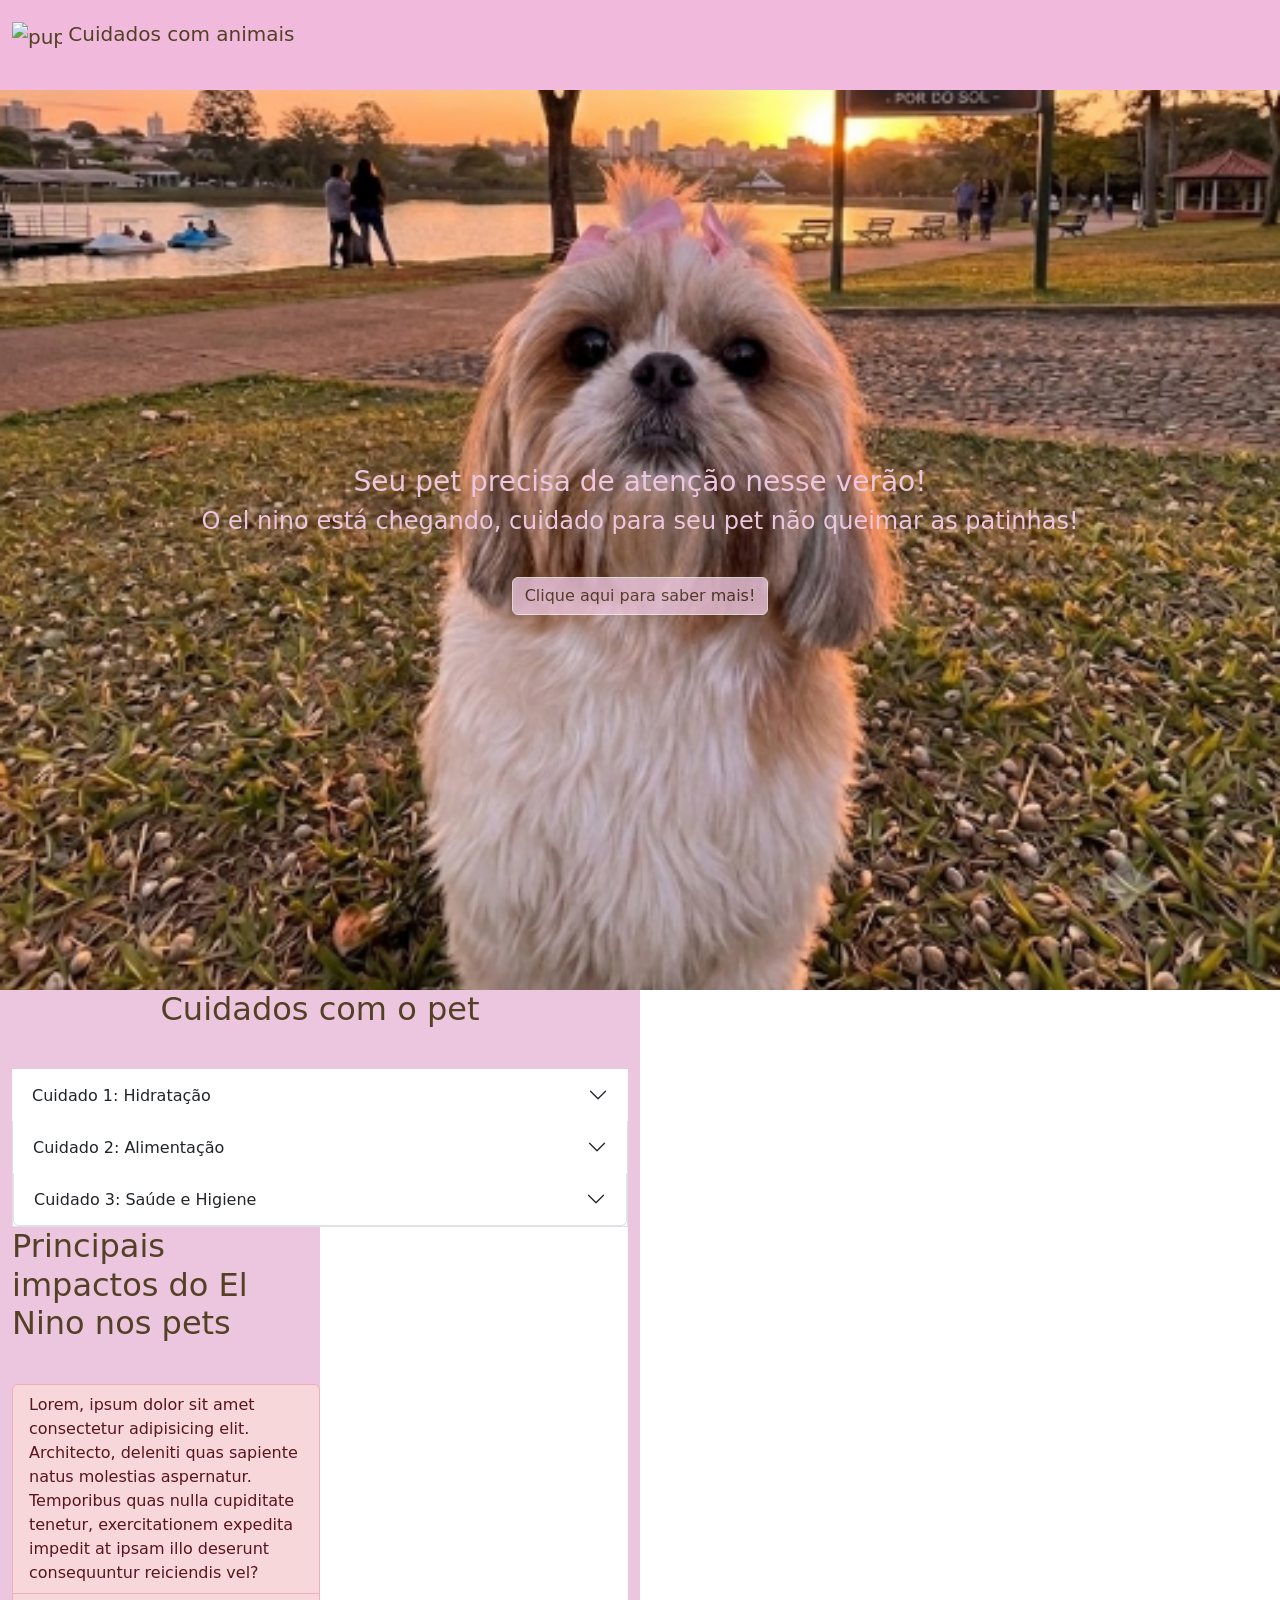
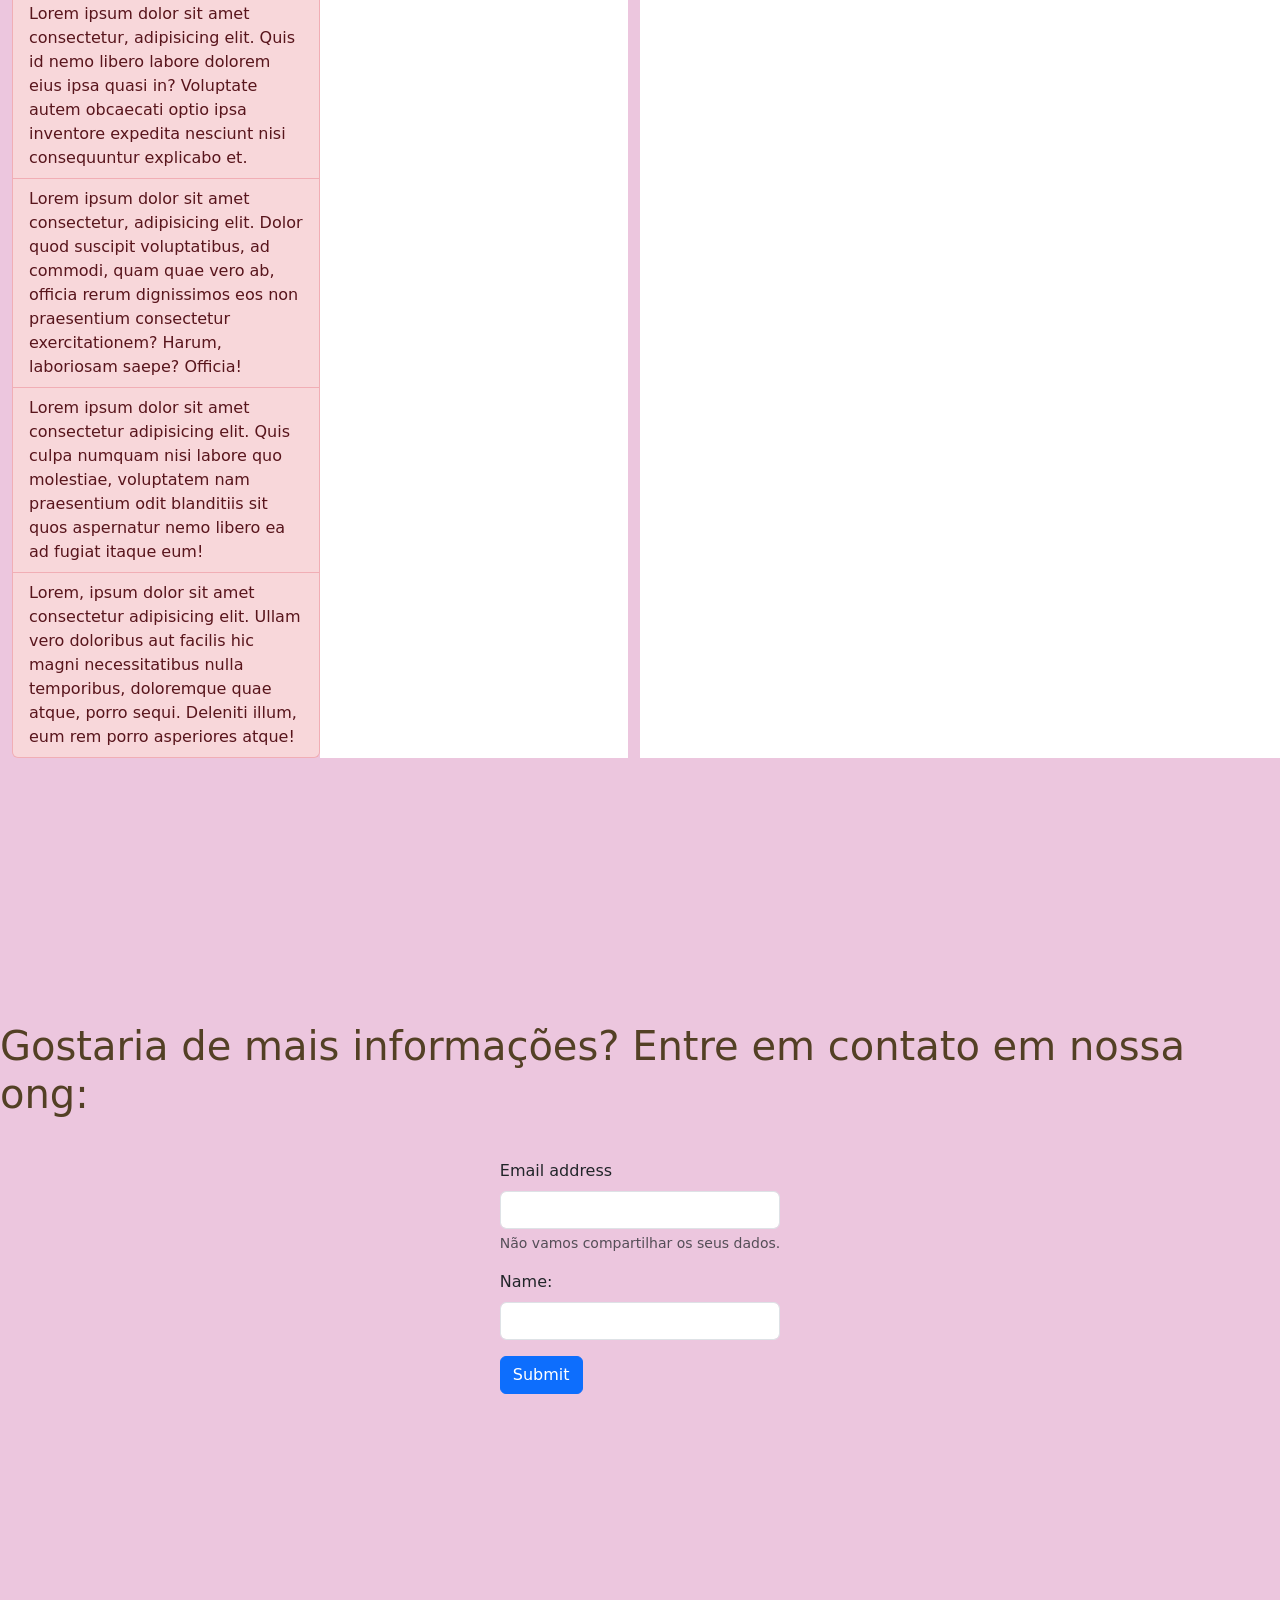
==== projetos/projeto 1/projeto1.html @ d51f1a68 "Primeiro Commit Enviamos o projeto "seletor de projetos" para o github. Os proximos commit os aluno" ====
<!doctype html>
<html lang="en">

<head>
    <meta charset="utf-8">
    <meta name="viewport" content="width=device-width, initial-scale=1">
    <title>Bootstrap demo</title>
    <link href="https://cdn.jsdelivr.net/npm/bootstrap@5.3.8/dist/css/bootstrap.min.css" rel="stylesheet"
        integrity="sha384-sRIl4kxILFvY47J16cr9ZwB07vP4J8+LH7qKQnuqkuIAvNWLzeN8tE5YBujZqJLB" crossorigin="anonymous">
</head>
<style>
    * {
        margin: 0;
        padding: 0;
    }

    #btnpg1:hover {
        background-color: rgb(236, 198, 222);
        color: palevioletred !important;
        opacity: 1 !important;
    }
</style>

<body>
    <div style="min-height: 100vh;" class="d-flex flex-column">
        <header style="min-height: 5vh;">
            <nav class="navbar bg-body-tertiary" style="height:10vh;background-color:rgb(241, 186, 221)!important;">
                <div class="container-fluid">
                    <a id="apg1" class="navbar-brand" href="#" style="color:rgb(83, 64, 37)">
                        <img width="50" height="50" src="https://img.icons8.com/color/96/puppy.png" alt="puppy"
                            class="d-inline-block align-text-top">
                        Cuidados com animais
                    </a>
                </div>
            </nav>
        </header>

        <main>
            <!--pagina 1-->
            <section style="min-height: 100vh;background-color:rgb(236, 198, 222);background-image: url(./images/luna12.png);background-size:cover;
            background-position: center;background-repeat: no-repeat;display: flex;flex-direction: column;align-items: center;
            justify-content: center;">
                <h3 style="color: rgb(236, 198, 222);text-shadow: 10px;">Seu pet precisa de atenção nesse verão!</h3>
                <h4 style="color: rgb(236, 198, 222);">O el nino está chegando, cuidado para seu pet não queimar as
                    patinhas!</h4>
                <hr>
                <a href="#pagina2">
                    <button id="btnpg1" style="opacity: 0.8;background-color: rgb(236, 198, 222);color: #4A3525;"
                        class="btn btn-light">Clique aqui para saber mais!</button>
                </a>


            </section>

            <!--pagina 2-->
            <section id="pagina2" style="min-height: 100vh;background-color: ;display:flex;">
                <div class="container-fluid">
                    <div class="row" style="min-height: 100vh;">
                        <div class="col-12 col-md-6 d-flex flex-column align-items-center justify-content-center"
                            style="background-color: rgb(236, 198, 222);">
                            <h2 style="color:rgb(83, 64, 37);">Cuidados com o pet</h2>
                            <hr>
                            <div class="accordion accordion-flush" id="accordionFlushExample">
                                <div class="accordion-item" style="color: rgb(83, 64, 37);">
                                    <h2 class="accordion-header">
                                        <button class="accordion-button collapsed" type="button"
                                            data-bs-toggle="collapse" data-bs-target="#flush-collapseOne"
                                            aria-expanded="false" aria-controls="flush-collapseOne">
                                            Cuidado 1: Hidratação
                                        </button>
                                    </h2>
                                    <div id="flush-collapseOne" class="accordion-collapse collapse"
                                        data-bs-parent="#accordionFlushExample">
                                        <div class="accordion-body">Lorem ipsum dolor sit, amet consectetur adipisicing
                                            elit.
                                            Optio porro cum odio necessitatibus voluptatibus explicabo commodi.
                                            Doloremque voluptatum dignissimos necessitatibus vero quo, quis, praesentium
                                            dolor odit magni aperiam, blanditiis labore!
                                        </div>
                                    </div>
                                    <div class="accordion-item">
                                        <h2 class="accordion-header">
                                            <button class="accordion-button collapsed" type="button"
                                                data-bs-toggle="collapse" data-bs-target="#flush-collapseTwo"
                                                aria-expanded="false" aria-controls="flush-collapseTwo">
                                                Cuidado 2: Alimentação
                                            </button>
                                        </h2>
                                        <div id="flush-collapseTwo" class="accordion-collapse collapse"
                                            data-bs-parent="#accordionFlushExample">
                                            <div class="accordion-body">Lorem ipsum dolor sit amet consectetur
                                                adipisicing elit.
                                                Fugiat, libero ipsum quas impedit maiores quaerat, sed iure voluptatum
                                                soluta, sunt natus a suscipit dolorum quia laboriosam ex alias nobis
                                                neque.
                                            </div>
                                        </div>
                                        <div class="accordion-item">
                                            <h2 class="accordion-header">
                                                <button class="accordion-button collapsed" type="button"
                                                    data-bs-toggle="collapse" data-bs-target="#flush-collapseThree"
                                                    aria-expanded="false" aria-controls="flush-collapseThree">
                                                    Cuidado 3: Saúde e Higiene
                                                </button>
                                            </h2>
                                            <div id="flush-collapseThree" class="accordion-collapse collapse"
                                                data-bs-parent="#accordionFlushExample">
                                                <div class="accordion-body">Lorem ipsum dolor sit amet, consectetur
                                                    adipisicing elit.
                                                    Exercitationem voluptatum est similique ut at sapiente, error
                                                    perferendis minima.
                                                    Adipisci velit earum id.
                                                    Maxime tempora molestias atque sapiente voluptate laboriosam quos.
                                                </div>
                                            </div>
                                        </div>
                                    </div>
                                    <!--coluna direita-->
                                    <div class="col-12 col-md-6 d-flex flex-column align-items-center"
                                        style="background-color:rgb(236, 198, 222);">

                                        <h2>Principais impactos do El Nino nos pets</h2>
                                        <hr>
                                        <ul class="list-group">
                                            <li class="list-group-item list-group-item-danger" aria-current="true">
                                                Lorem, ipsum dolor sit amet consectetur adipisicing elit. Architecto,
                                                deleniti quas sapiente natus molestias aspernatur.
                                                Temporibus quas nulla cupiditate tenetur, exercitationem expedita
                                                impedit at ipsam illo deserunt consequuntur reiciendis vel?
                                            </li>
                                            <li class="list-group-item list-group-item-danger">
                                                Lorem ipsum dolor sit amet consectetur, adipisicing elit.
                                                Quis id nemo libero labore dolorem eius ipsa quasi in? Voluptate autem
                                                obcaecati optio ipsa inventore expedita nesciunt nisi consequuntur
                                                explicabo et.
                                            </li>
                                            <li class="list-group-item list-group-item-danger">
                                                Lorem ipsum dolor sit amet consectetur, adipisicing elit.
                                                Dolor quod suscipit voluptatibus, ad commodi, quam quae vero ab, officia
                                                rerum dignissimos eos non praesentium consectetur exercitationem? Harum,
                                                laboriosam saepe? Officia!
                                            </li>
                                            <li class="list-group-item list-group-item-danger">
                                                Lorem ipsum dolor sit amet consectetur adipisicing elit.
                                                Quis culpa numquam nisi labore quo molestiae, voluptatem nam praesentium
                                                odit blanditiis sit quos aspernatur nemo libero ea ad fugiat itaque eum!
                                            </li>
                                            <li class="list-group-item list-group-item-danger">
                                                Lorem, ipsum dolor sit amet consectetur adipisicing elit.
                                                Ullam vero doloribus aut facilis hic magni necessitatibus nulla
                                                temporibus, doloremque quae atque, porro sequi.
                                                Deleniti illum, eum rem porro asperiores atque!
                                            </li>
                                        </ul>
                                    </div>

                                </div>
                            </div>
            </section>

            <!--pagina 3-->
            <section style="min-height: 100vh;background-color: rgb(236, 198, 222)"
                class="d-flex justify-content-center align-items-center flex-column">

                <h1 style="color:rgb(83, 64, 37)">Gostaria de mais informações? Entre em contato em nossa ong:</h1>
                <hr>
                <form>
                    <div class="mb-3">
                        <label for="exampleInputEmail1" class="form-label">Email address</label>
                        <input type="email" class="form-control" id="exampleInputEmail1" aria-describedby="emailHelp">
                        <div id="emailHelp" class="form-text">Não vamos compartilhar os seus dados.</div>
                    </div>
                    <div class="mb-3">
                        <label for="exampleInputPassword1" class="form-label">Name:</label>
                        <input type="text" class="form-control" id="exampleInputPassword1">
                    </div>
                    <button type="submit" class="btn btn-primary">Submit</button>
                </form>
            </section>
        </main>

        <footer class="mt-auto" style="min-height: 10vh;background-color: rgb(241, 186, 221)">

        </footer>
    </div>

    <script src="https://cdn.jsdelivr.net/npm/bootstrap@5.3.8/dist/js/bootstrap.bundle.min.js"
        integrity="sha384-FKyoEForCGlyvwx9Hj09JcYn3nv7wiPVlz7YYwJrWVcXK/BmnVDxM+D2scQbITxI"
        crossorigin="anonymous"></script>
</body>

</html>
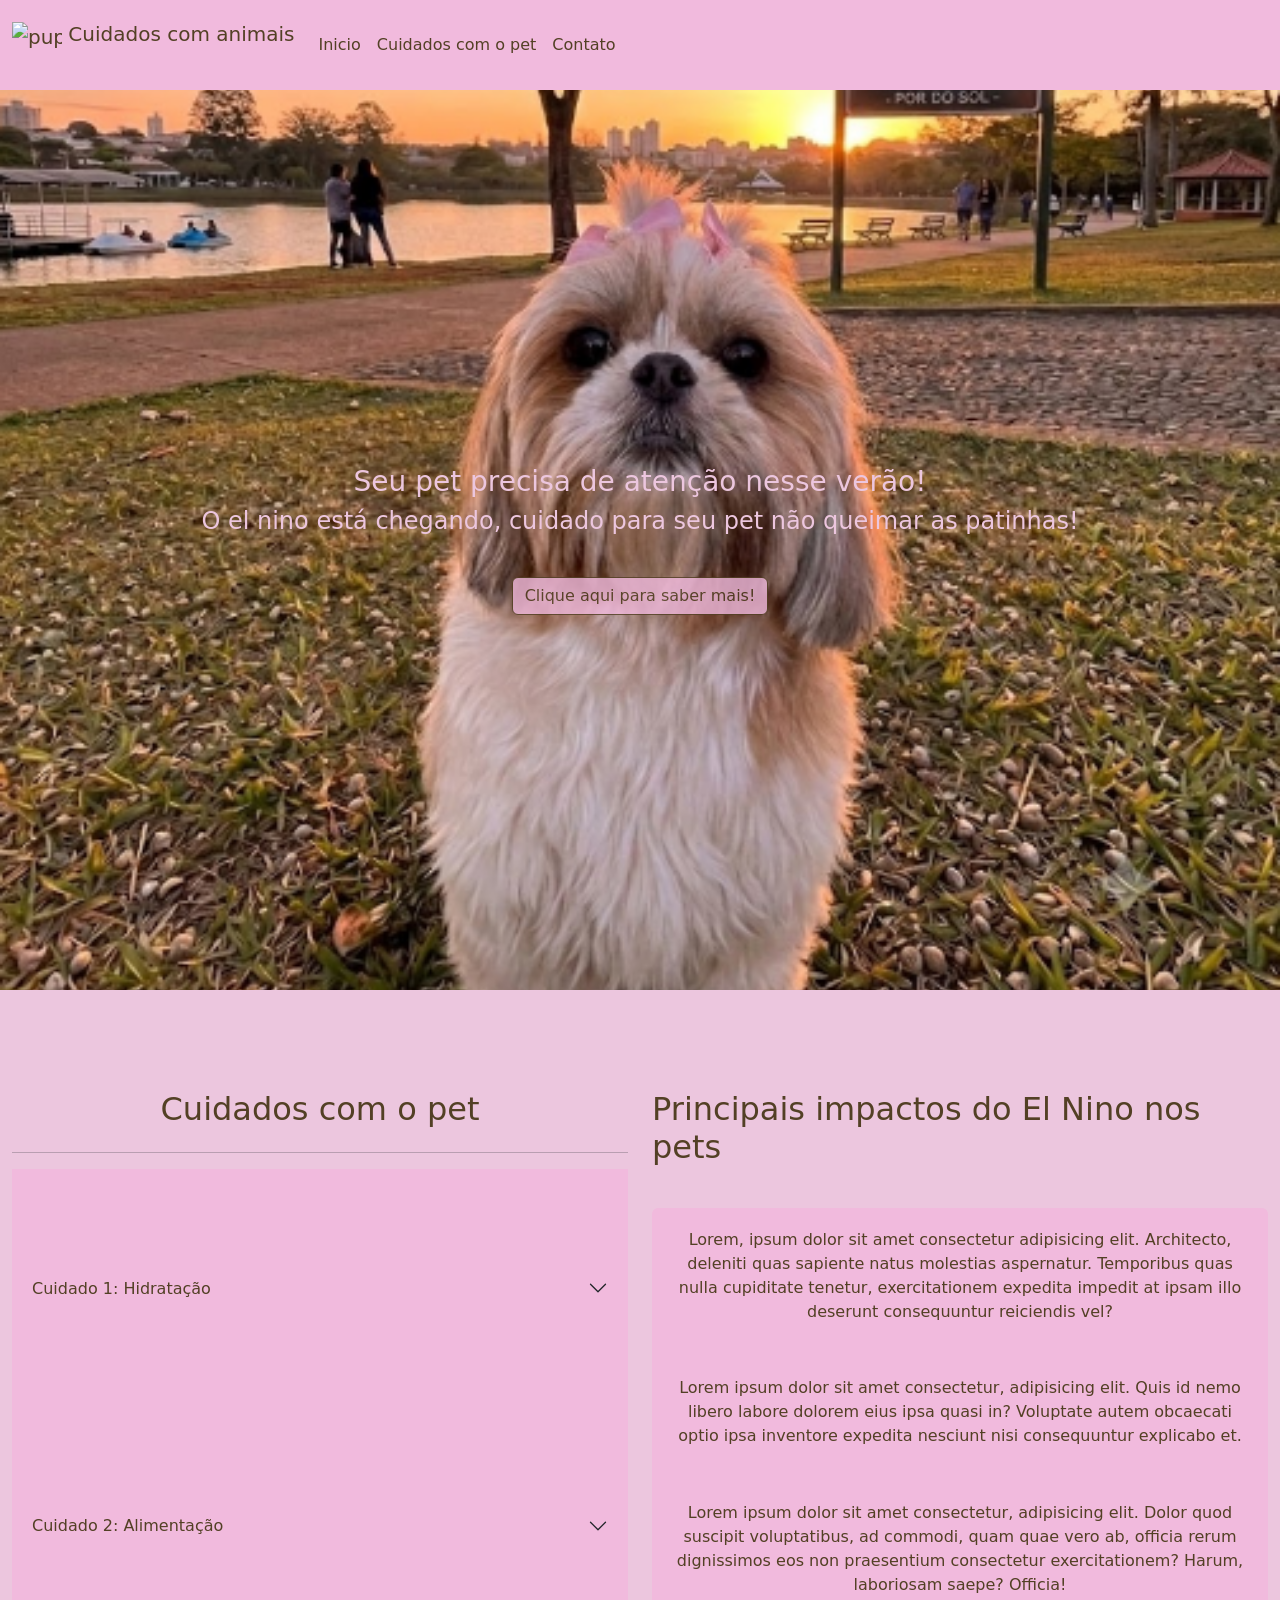
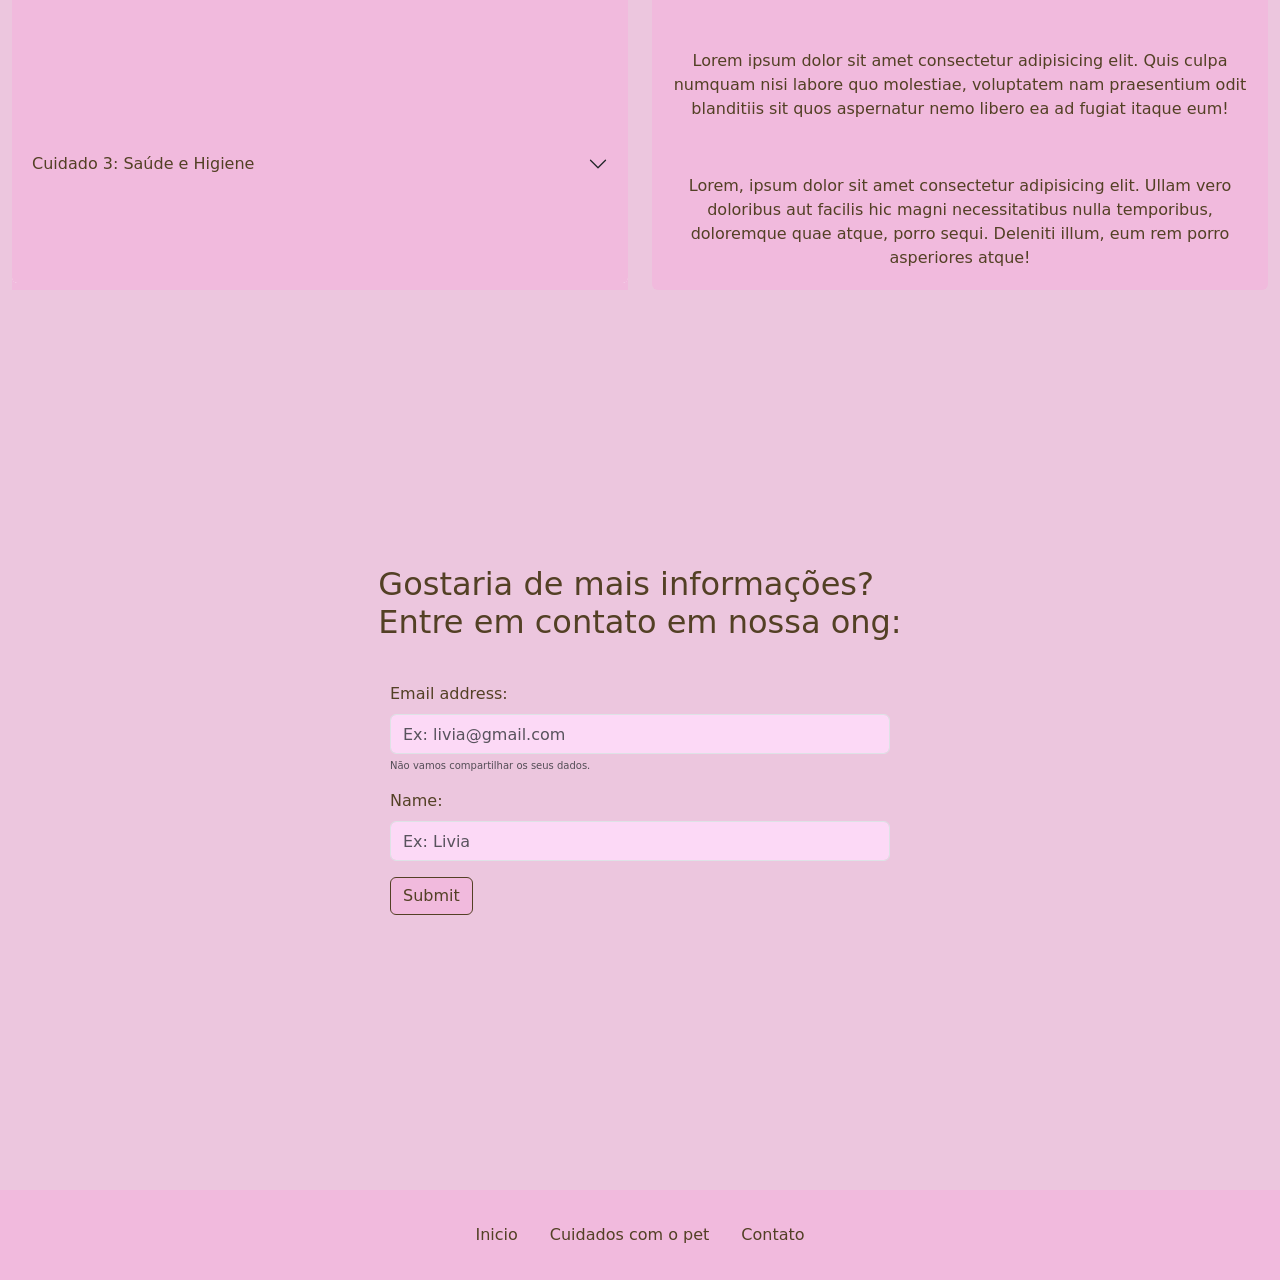
==== commit 62001605: "Add files via upload" ====
--- a/projetos/projeto 1/projeto1.html
+++ b/projetos/projeto 1/projeto1.html
@@ -19,18 +19,65 @@
         color: palevioletred !important;
         opacity: 1 !important;
     }
+
+    .btn {
+        background-color: rgb(241, 186, 221) !important;
+        color: rgb(83, 64, 37) !important;
+        border-color: rgb(83, 64, 37);
+    }
+
+    .btn:hover {
+
+        border-color: rgb(83, 64, 37) !important;
+    }
+
+    .cuidados {
+        background-color: rgb(241, 186, 221) !important;
+        color: rgb(83, 64, 37) !important;
+        border-radius: 0%;
+        text-align: center;
+    }
+
+    .centro-ver {
+        display: flex;
+        align-items: center;
+    }
+
+    li {
+        border: 0 !important;
+    }
 </style>
 
 <body>
     <div style="min-height: 100vh;" class="d-flex flex-column">
-        <header style="min-height: 5vh;">
-            <nav class="navbar bg-body-tertiary" style="height:10vh;background-color:rgb(241, 186, 221)!important;">
+        <header id="Inicio" style="min-height: 5vh;">
+            <nav class="navbar navbar-expand-lg bg-body-tertiary"
+                style="min-height:10vh;background-color:rgb(241, 186, 221)!important;">
                 <div class="container-fluid">
-                    <a id="apg1" class="navbar-brand" href="#" style="color:rgb(83, 64, 37)">
+                    <a class="navbar-brand" href="#" style="color:rgb(83, 64, 37)">
                         <img width="50" height="50" src="https://img.icons8.com/color/96/puppy.png" alt="puppy"
                             class="d-inline-block align-text-top">
-                        Cuidados com animais
-                    </a>
+                        Cuidados com animais</a>
+                    <button class="navbar-toggler" type="button" data-bs-toggle="collapse"
+                        data-bs-target="#navbarSupportedContent" aria-controls="navbarSupportedContent"
+                        aria-expanded="false" aria-label="Toggle navigation">
+                        <span class="navbar-toggler-icon"></span>
+                    </button>
+                    <div class="collapse navbar-collapse" id="navbarSupportedContent">
+                        <ul class="navbar-nav me-auto mb-2 mb-lg-0">
+                            <li class="nav-item">
+                                <a class="nav-link active" aria-current="page" href="#inicio"
+                                    style="color: rgb(83, 64, 37);">Inicio</a>
+                            </li>
+                            <li class="nav-item">
+                                <a class="nav-link" href="#pagina2" style="color: rgb(83, 64, 37);">Cuidados com o
+                                    pet</a>
+                            </li>
+                            <li class="nav-item">
+                                <a class="nav-link" href="#pagina3" style="color: rgb(83, 64, 37);">Contato</a>
+                            </li>
+
+                    </div>
                 </div>
             </nav>
         </header>
@@ -53,51 +100,55 @@
             </section>
 
             <!--pagina 2-->
-            <section id="pagina2" style="min-height: 100vh;background-color: ;display:flex;">
+            <section id="pagina2" style="min-height: 100vh;display:flex;">
                 <div class="container-fluid">
                     <div class="row" style="min-height: 100vh;">
-                        <div class="col-12 col-md-6 d-flex flex-column align-items-center justify-content-center"
-                            style="background-color: rgb(236, 198, 222);">
-                            <h2 style="color:rgb(83, 64, 37);">Cuidados com o pet</h2>
+                        <div class="col-12 col-md-6 d-flex flex-column  " style="background-color: rgb(236, 198, 222);">
+                            <h2
+                                style="text-align: center;color: rgb(83, 64, 37);margin-top: 100px;justify-content: center;">
+                                Cuidados com o pet</h2>
                             <hr>
-                            <div class="accordion accordion-flush" id="accordionFlushExample">
-                                <div class="accordion-item" style="color: rgb(83, 64, 37);">
-                                    <h2 class="accordion-header">
-                                        <button class="accordion-button collapsed" type="button"
-                                            data-bs-toggle="collapse" data-bs-target="#flush-collapseOne"
+                            <div class="h-100 d-flex align-items-center accordion accordion-flush"
+                                id="accordionFlushExample">
+                                <div class="h-100 w-100 accordion-item cuidados" style="height: 100%;">
+                                    <h2 class="accordion-header" style="height: 33%;">
+                                        <button class="accordion-button collapsed cuidados pt-5 pb-5 h-100"
+                                            type="button" data-bs-toggle="collapse" data-bs-target="#flush-collapseOne"
                                             aria-expanded="false" aria-controls="flush-collapseOne">
                                             Cuidado 1: Hidratação
                                         </button>
                                     </h2>
                                     <div id="flush-collapseOne" class="accordion-collapse collapse"
                                         data-bs-parent="#accordionFlushExample">
-                                        <div class="accordion-body">Lorem ipsum dolor sit, amet consectetur adipisicing
+                                        <div class="accordion-body cuidados">Lorem ipsum dolor sit, amet consectetur
+                                            adipisicing
                                             elit.
                                             Optio porro cum odio necessitatibus voluptatibus explicabo commodi.
                                             Doloremque voluptatum dignissimos necessitatibus vero quo, quis, praesentium
                                             dolor odit magni aperiam, blanditiis labore!
                                         </div>
                                     </div>
-                                    <div class="accordion-item">
-                                        <h2 class="accordion-header">
-                                            <button class="accordion-button collapsed" type="button"
-                                                data-bs-toggle="collapse" data-bs-target="#flush-collapseTwo"
-                                                aria-expanded="false" aria-controls="flush-collapseTwo">
+                                    <div class="accordion-item" style="border: 0; height: 66%;">
+                                        <h2 class="accordion-header h-50">
+                                            <button class="accordion-button collapsed cuidados pt-5 pb-5 h-100"
+                                                style="border-radius: 0;" type="button" data-bs-toggle="collapse"
+                                                data-bs-target="#flush-collapseTwo" aria-expanded="false"
+                                                aria-controls="flush-collapseTwo">
                                                 Cuidado 2: Alimentação
                                             </button>
                                         </h2>
                                         <div id="flush-collapseTwo" class="accordion-collapse collapse"
                                             data-bs-parent="#accordionFlushExample">
-                                            <div class="accordion-body">Lorem ipsum dolor sit amet consectetur
+                                            <div class="accordion-body cuidados">Lorem ipsum dolor sit amet consectetur
                                                 adipisicing elit.
                                                 Fugiat, libero ipsum quas impedit maiores quaerat, sed iure voluptatum
                                                 soluta, sunt natus a suscipit dolorum quia laboriosam ex alias nobis
                                                 neque.
                                             </div>
                                         </div>
-                                        <div class="accordion-item">
-                                            <h2 class="accordion-header">
-                                                <button class="accordion-button collapsed" type="button"
+                                        <div class="accordion-item" style="border: 0; height: 50%;">
+                                            <h2 class="accordion-header h-100">
+                                                <button class="accordion-button collapsed cuidados h-100" type="button"
                                                     data-bs-toggle="collapse" data-bs-target="#flush-collapseThree"
                                                     aria-expanded="false" aria-controls="flush-collapseThree">
                                                     Cuidado 3: Saúde e Higiene
@@ -105,7 +156,8 @@
                                             </h2>
                                             <div id="flush-collapseThree" class="accordion-collapse collapse"
                                                 data-bs-parent="#accordionFlushExample">
-                                                <div class="accordion-body">Lorem ipsum dolor sit amet, consectetur
+                                                <div class="accordion-body cuidados">Lorem ipsum dolor sit amet,
+                                                    consectetur
                                                     adipisicing elit.
                                                     Exercitationem voluptatum est similique ut at sapiente, error
                                                     perferendis minima.
@@ -115,72 +167,102 @@
                                             </div>
                                         </div>
                                     </div>
-                                    <!--coluna direita-->
-                                    <div class="col-12 col-md-6 d-flex flex-column align-items-center"
-                                        style="background-color:rgb(236, 198, 222);">
-
-                                        <h2>Principais impactos do El Nino nos pets</h2>
-                                        <hr>
-                                        <ul class="list-group">
-                                            <li class="list-group-item list-group-item-danger" aria-current="true">
-                                                Lorem, ipsum dolor sit amet consectetur adipisicing elit. Architecto,
-                                                deleniti quas sapiente natus molestias aspernatur.
-                                                Temporibus quas nulla cupiditate tenetur, exercitationem expedita
-                                                impedit at ipsam illo deserunt consequuntur reiciendis vel?
-                                            </li>
-                                            <li class="list-group-item list-group-item-danger">
-                                                Lorem ipsum dolor sit amet consectetur, adipisicing elit.
-                                                Quis id nemo libero labore dolorem eius ipsa quasi in? Voluptate autem
-                                                obcaecati optio ipsa inventore expedita nesciunt nisi consequuntur
-                                                explicabo et.
-                                            </li>
-                                            <li class="list-group-item list-group-item-danger">
-                                                Lorem ipsum dolor sit amet consectetur, adipisicing elit.
-                                                Dolor quod suscipit voluptatibus, ad commodi, quam quae vero ab, officia
-                                                rerum dignissimos eos non praesentium consectetur exercitationem? Harum,
-                                                laboriosam saepe? Officia!
-                                            </li>
-                                            <li class="list-group-item list-group-item-danger">
-                                                Lorem ipsum dolor sit amet consectetur adipisicing elit.
-                                                Quis culpa numquam nisi labore quo molestiae, voluptatem nam praesentium
-                                                odit blanditiis sit quos aspernatur nemo libero ea ad fugiat itaque eum!
-                                            </li>
-                                            <li class="list-group-item list-group-item-danger">
-                                                Lorem, ipsum dolor sit amet consectetur adipisicing elit.
-                                                Ullam vero doloribus aut facilis hic magni necessitatibus nulla
-                                                temporibus, doloremque quae atque, porro sequi.
-                                                Deleniti illum, eum rem porro asperiores atque!
-                                            </li>
-                                        </ul>
-                                    </div>
-
                                 </div>
                             </div>
+                        </div>
+                        <!--coluna direita-->
+                        <div class="col-12 col-md-6 d-flex flex-column align-items-center"
+                            style="background-color:rgb(236, 198, 222);">
+
+                            <h2 style="color: rgb(83, 64, 37);margin-top: 100px;">Principais impactos do El Nino nos
+                                pets</h2>
+                            <hr>
+                            <ul class="list-group h-100">
+                                <li class="list-group-item list-group-item-danger cuidados centro-ver"
+                                    aria-current="true" style="min-height: 20%;">
+                                    Lorem, ipsum dolor sit amet consectetur adipisicing elit. Architecto,
+                                    deleniti quas sapiente natus molestias aspernatur.
+                                    Temporibus quas nulla cupiditate tenetur, exercitationem expedita
+                                    impedit at ipsam illo deserunt consequuntur reiciendis vel?
+                                </li>
+                                <li class="list-group-item list-group-item-danger cuidados centro-ver"
+                                    style="min-height: 20%;">
+                                    Lorem ipsum dolor sit amet consectetur, adipisicing elit.
+                                    Quis id nemo libero labore dolorem eius ipsa quasi in? Voluptate autem
+                                    obcaecati optio ipsa inventore expedita nesciunt nisi consequuntur
+                                    explicabo et.
+                                </li>
+                                <li class="list-group-item list-group-item-danger cuidados centro-ver"
+                                    style="min-height: 20%;">
+                                    Lorem ipsum dolor sit amet consectetur, adipisicing elit.
+                                    Dolor quod suscipit voluptatibus, ad commodi, quam quae vero ab, officia
+                                    rerum dignissimos eos non praesentium consectetur exercitationem? Harum,
+                                    laboriosam saepe? Officia!
+                                </li>
+                                <li class="list-group-item list-group-item-danger cuidados centro-ver"
+                                    style="min-height: 20%;">
+                                    Lorem ipsum dolor sit amet consectetur adipisicing elit.
+                                    Quis culpa numquam nisi labore quo molestiae, voluptatem nam praesentium
+                                    odit blanditiis sit quos aspernatur nemo libero ea ad fugiat itaque eum!
+                                </li>
+                                <li class="list-group-item list-group-item-danger cuidados centro-ver"
+                                    style="min-height: 20%;">
+                                    Lorem, ipsum dolor sit amet consectetur adipisicing elit.
+                                    Ullam vero doloribus aut facilis hic magni necessitatibus nulla
+                                    temporibus, doloremque quae atque, porro sequi.
+                                    Deleniti illum, eum rem porro asperiores atque!
+                                </li>
+                            </ul>
+                        </div>
+                    </div>
+
+                </div>
             </section>
 
             <!--pagina 3-->
-            <section style="min-height: 100vh;background-color: rgb(236, 198, 222)"
+            <section id="pagina3"
+                style="min-height: 100vh;background-color: rgb(236, 198, 222); color: rgb(83, 64, 37);"
                 class="d-flex justify-content-center align-items-center flex-column">
 
-                <h1 style="color:rgb(83, 64, 37)">Gostaria de mais informações? Entre em contato em nossa ong:</h1>
+                <h2 style="color:rgb(83, 64, 37)">Gostaria de mais informações?
+                    <br>Entre em contato em nossa ong:
+                </h2>
                 <hr>
-                <form>
-                    <div class="mb-3">
-                        <label for="exampleInputEmail1" class="form-label">Email address</label>
-                        <input type="email" class="form-control" id="exampleInputEmail1" aria-describedby="emailHelp">
-                        <div id="emailHelp" class="form-text">Não vamos compartilhar os seus dados.</div>
-                    </div>
-                    <div class="mb-3">
-                        <label for="exampleInputPassword1" class="form-label">Name:</label>
-                        <input type="text" class="form-control" id="exampleInputPassword1">
-                    </div>
-                    <button type="submit" class="btn btn-primary">Submit</button>
-                </form>
+                <div class="w-100 d-flex align-items-center justify-content-center">
+                    <form style="max-width: 500px; width: 100%;">
+                        <div class="mb-3 w-100">
+                            <label for="exampleInputEmail1" class="form-label">Email address:</label>
+                            <input type="email" class="form-control" id="exampleInputEmail1"
+                                aria-describedby="emailHelp" placeholder="Ex: livia@gmail.com "
+                                style="height: 40px;background-color:rgb(252, 217, 246);">
+                            <div id="emailHelp" class="form-text" style="font-size: 10px;">Não vamos compartilhar os
+                                seus
+                                dados.</div>
+                        </div>
+                        <div class="mb-3 w-100">
+                            <label for="exampleInputPassword1" class="form-label">Name:</label>
+                            <input type="text" class="form-control" id="exampleInputPassword1" placeholder="Ex: Livia "
+                                style="height: 40px;background-color:rgb(252, 217, 246);">
+                        </div>
+                        <button type="submit" class="btn btn-primary">Submit</button>
+                    </form>
+                </div>
             </section>
         </main>
 
-        <footer class="mt-auto" style="min-height: 10vh;background-color: rgb(241, 186, 221)">
-
+        <footer class="mt-auto d-flex align-items-center justify-content-center"
+            style="min-height: 10vh;background-color: rgb(241, 186, 221)">
+            <ul class="nav justify-content-center">
+                <li class="nav-item">
+                    <a class="nav-link" aria-current="page" href="#Inicio" style="color: rgb(83, 64, 37);">Inicio</a>
+                </li>
+                <li class="nav-item">
+                    <a class="nav-link" href="#pagina2" style="color: rgb(83, 64, 37);">Cuidados com o pet</a>
+                </li>
+                <li class="nav-item">
+                    <a class="nav-link" href="#pagina3" style="color: rgb(83, 64, 37);">Contato</a>
+                </li>
+            </ul>
         </footer>
     </div>
 
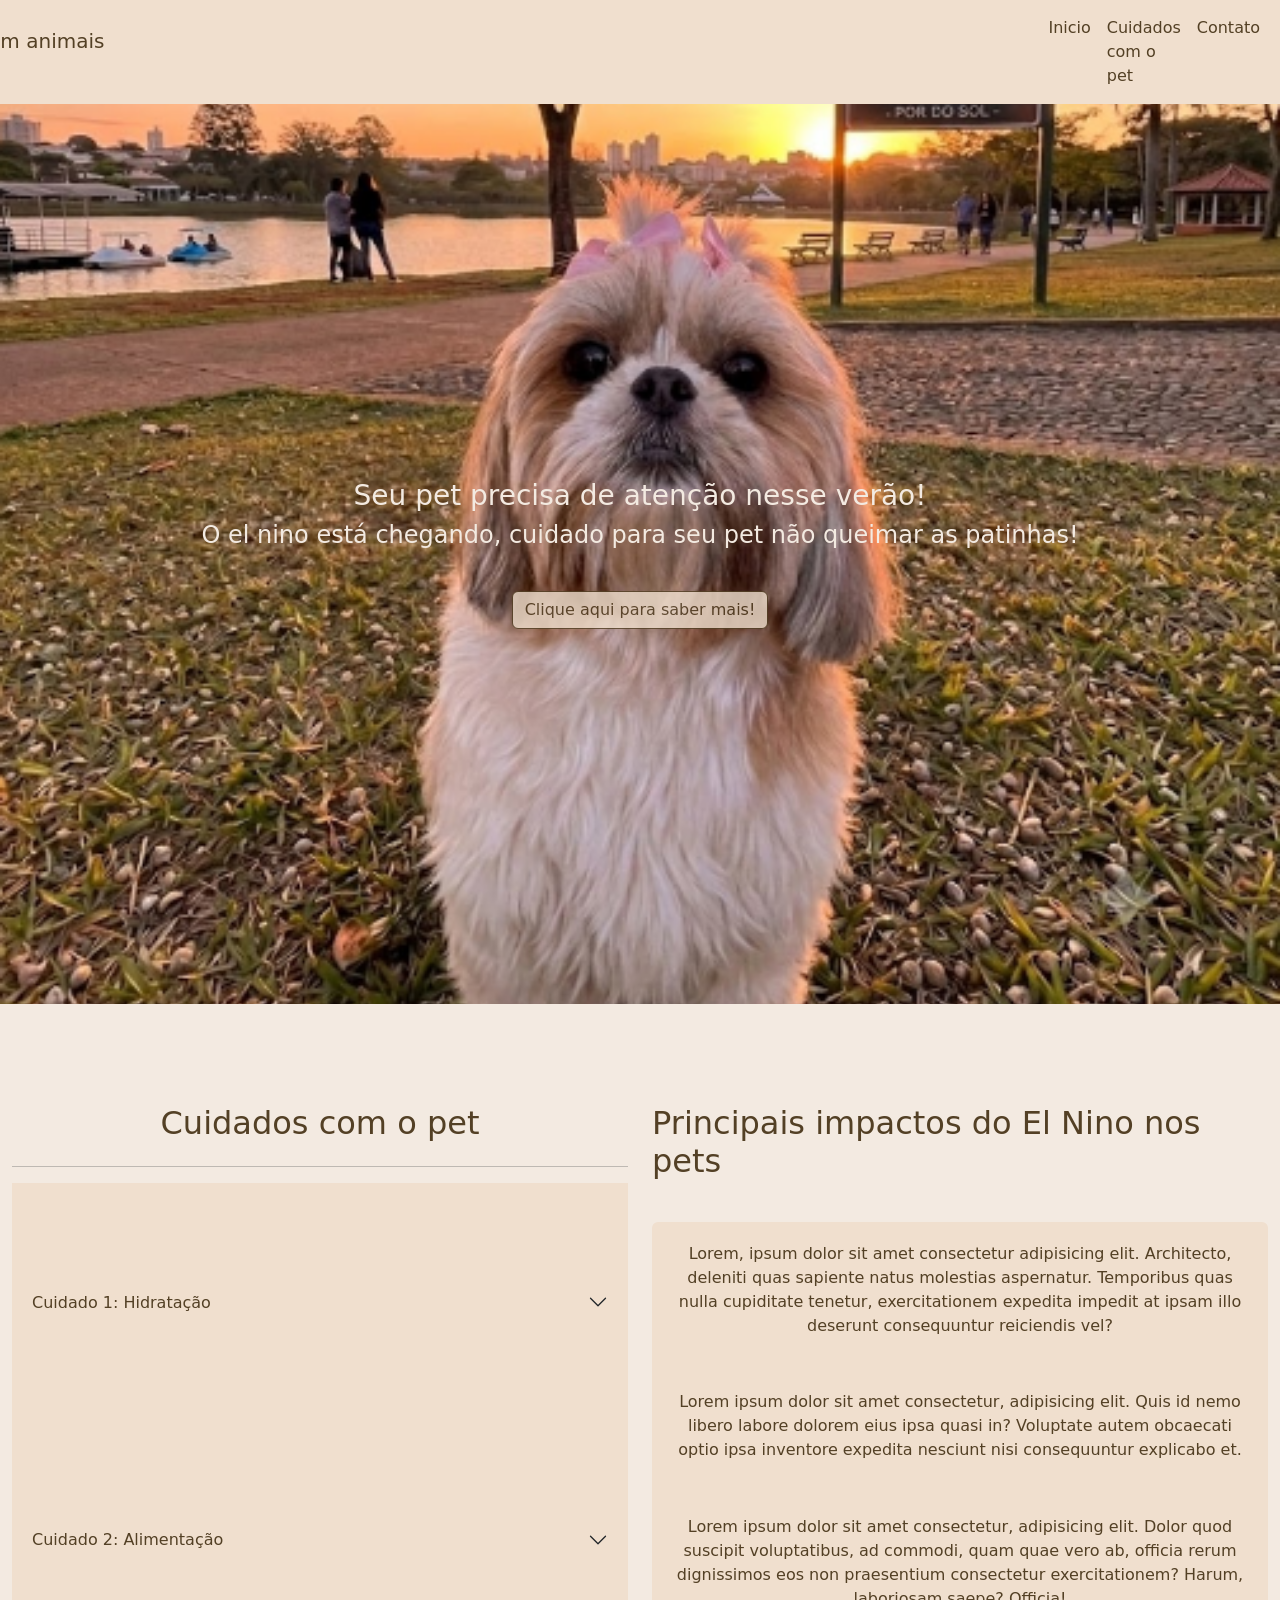
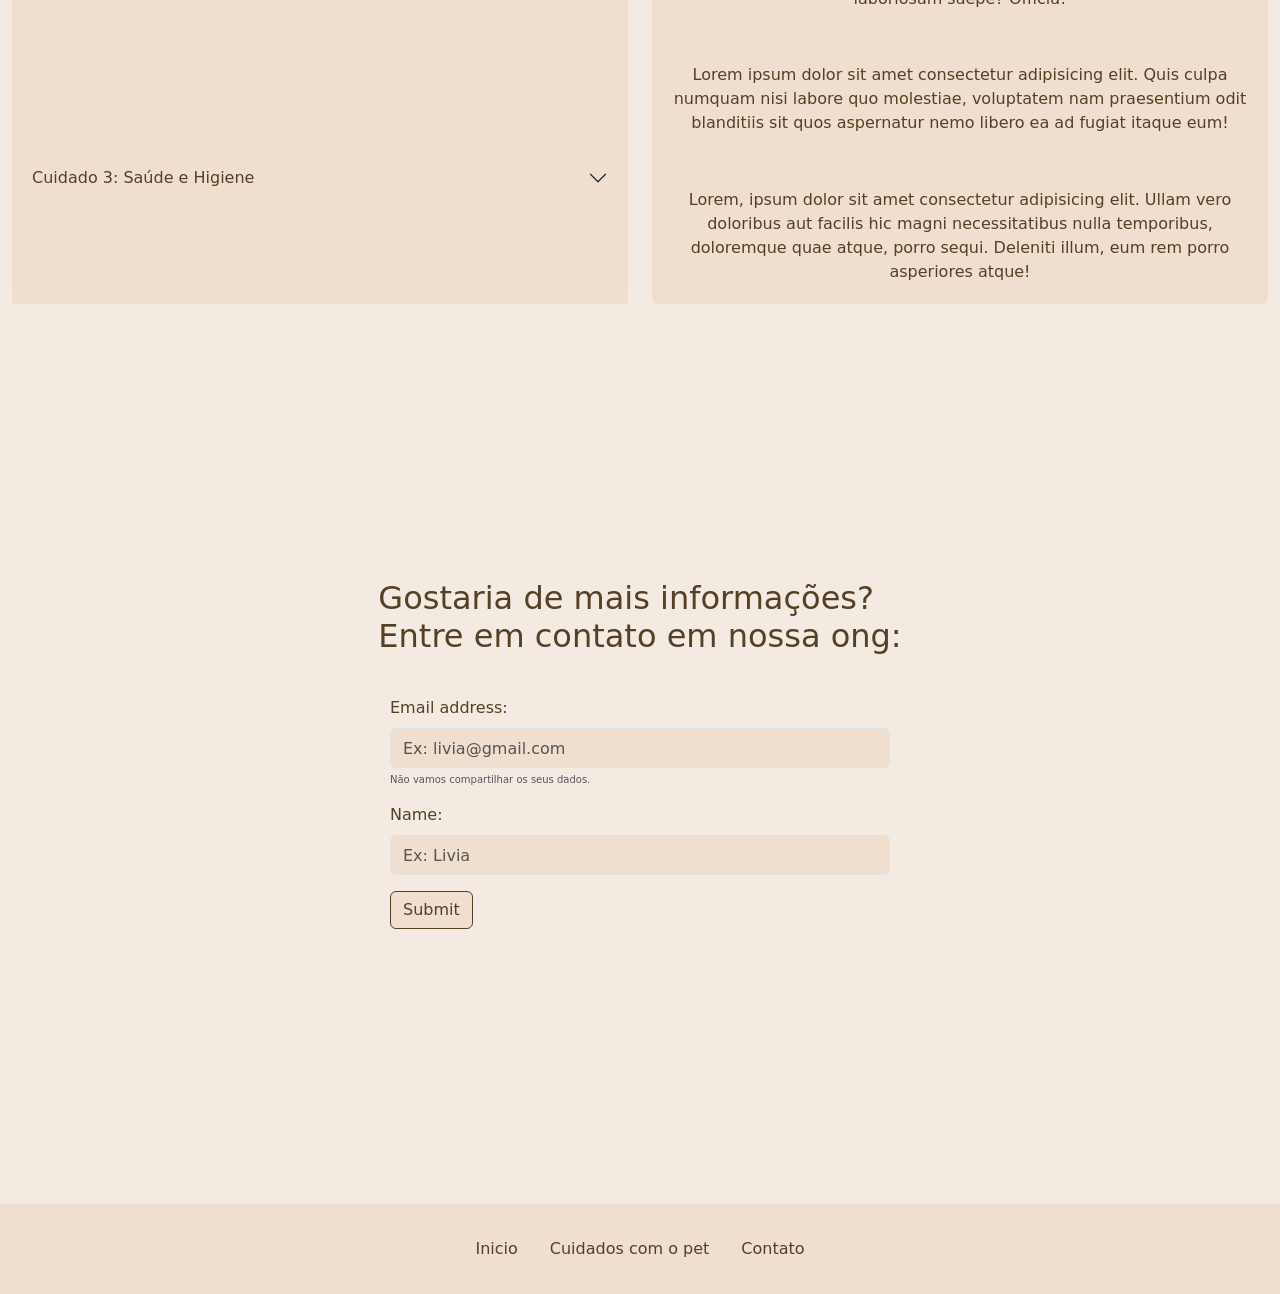
==== commit db47a375: "Add files via upload" ====
--- a/projetos/projeto 1/projeto1.html
+++ b/projetos/projeto 1/projeto1.html
@@ -15,13 +15,13 @@
     }
 
     #btnpg1:hover {
-        background-color: rgb(236, 198, 222);
+        background-color: rgb(243, 234, 225);
         color: palevioletred !important;
         opacity: 1 !important;
     }
 
     .btn {
-        background-color: rgb(241, 186, 221) !important;
+        background-color: rgb(240, 223, 206) !important;
         color: rgb(83, 64, 37) !important;
         border-color: rgb(83, 64, 37);
     }
@@ -32,7 +32,7 @@
     }
 
     .cuidados {
-        background-color: rgb(241, 186, 221) !important;
+        background-color: rgb(240, 223, 206) !important;
         color: rgb(83, 64, 37) !important;
         border-radius: 0%;
         text-align: center;
@@ -50,10 +50,10 @@
 
 <body>
     <div style="min-height: 100vh;" class="d-flex flex-column">
-        <header id="Inicio" style="min-height: 5vh;">
+        <header id="Inicio" style="min-height: 5vh;align-items: end;">
             <nav class="navbar navbar-expand-lg bg-body-tertiary"
-                style="min-height:10vh;background-color:rgb(241, 186, 221)!important;">
-                <div class="container-fluid">
+                style="min-height:10vh;background-color:rgb(240, 223, 206)!important;">
+                <div class="container-fluid" style="display: flex;align-items: center;justify-content: right;">
                     <a class="navbar-brand" href="#" style="color:rgb(83, 64, 37)">
                         <img width="50" height="50" src="https://img.icons8.com/color/96/puppy.png" alt="puppy"
                             class="d-inline-block align-text-top">
@@ -63,7 +63,7 @@
                         aria-expanded="false" aria-label="Toggle navigation">
                         <span class="navbar-toggler-icon"></span>
                     </button>
-                    <div class="collapse navbar-collapse" id="navbarSupportedContent">
+                    <div class="collapse navbar-collapse" id="navbarSupportedContent" style="margin-left: 920px;">
                         <ul class="navbar-nav me-auto mb-2 mb-lg-0">
                             <li class="nav-item">
                                 <a class="nav-link active" aria-current="page" href="#inicio"
@@ -84,15 +84,15 @@
 
         <main>
             <!--pagina 1-->
-            <section style="min-height: 100vh;background-color:rgb(236, 198, 222);background-image: url(./images/luna12.png);background-size:cover;
+            <section style="min-height: 100vh;background-color:rgb(243, 234, 225);background-image: url(./images/luna12.png);background-size:cover;
             background-position: center;background-repeat: no-repeat;display: flex;flex-direction: column;align-items: center;
             justify-content: center;">
-                <h3 style="color: rgb(236, 198, 222);text-shadow: 10px;">Seu pet precisa de atenção nesse verão!</h3>
-                <h4 style="color: rgb(236, 198, 222);">O el nino está chegando, cuidado para seu pet não queimar as
+                <h3 style="color: rgb(243, 234, 225);text-shadow: 10px;">Seu pet precisa de atenção nesse verão!</h3>
+                <h4 style="color: rgb(243, 234, 225);">O el nino está chegando, cuidado para seu pet não queimar as
                     patinhas!</h4>
                 <hr>
                 <a href="#pagina2">
-                    <button id="btnpg1" style="opacity: 0.8;background-color: rgb(236, 198, 222);color: #4A3525;"
+                    <button id="btnpg1" style="opacity: 0.8;background-color: rgb(243, 234, 225);color: #4A3525;"
                         class="btn btn-light">Clique aqui para saber mais!</button>
                 </a>
 
@@ -103,7 +103,7 @@
             <section id="pagina2" style="min-height: 100vh;display:flex;">
                 <div class="container-fluid">
                     <div class="row" style="min-height: 100vh;">
-                        <div class="col-12 col-md-6 d-flex flex-column  " style="background-color: rgb(236, 198, 222);">
+                        <div class="col-12 col-md-6 d-flex flex-column  " style="background-color: rgb(243, 234, 225);">
                             <h2
                                 style="text-align: center;color: rgb(83, 64, 37);margin-top: 100px;justify-content: center;">
                                 Cuidados com o pet</h2>
@@ -172,7 +172,7 @@
                         </div>
                         <!--coluna direita-->
                         <div class="col-12 col-md-6 d-flex flex-column align-items-center"
-                            style="background-color:rgb(236, 198, 222);">
+                            style="background-color:rgb(243, 234, 225)">
 
                             <h2 style="color: rgb(83, 64, 37);margin-top: 100px;">Principais impactos do El Nino nos
                                 pets</h2>
@@ -221,7 +221,7 @@
 
             <!--pagina 3-->
             <section id="pagina3"
-                style="min-height: 100vh;background-color: rgb(236, 198, 222); color: rgb(83, 64, 37);"
+                style="min-height: 100vh;background-color: rgb(243, 234, 225); color: rgb(83, 64, 37);"
                 class="d-flex justify-content-center align-items-center flex-column">
 
                 <h2 style="color:rgb(83, 64, 37)">Gostaria de mais informações?
@@ -234,7 +234,7 @@
                             <label for="exampleInputEmail1" class="form-label">Email address:</label>
                             <input type="email" class="form-control" id="exampleInputEmail1"
                                 aria-describedby="emailHelp" placeholder="Ex: livia@gmail.com "
-                                style="height: 40px;background-color:rgb(252, 217, 246);">
+                                style="height: 40px;background-color:rgb(240, 223, 206)">
                             <div id="emailHelp" class="form-text" style="font-size: 10px;">Não vamos compartilhar os
                                 seus
                                 dados.</div>
@@ -242,7 +242,7 @@
                         <div class="mb-3 w-100">
                             <label for="exampleInputPassword1" class="form-label">Name:</label>
                             <input type="text" class="form-control" id="exampleInputPassword1" placeholder="Ex: Livia "
-                                style="height: 40px;background-color:rgb(252, 217, 246);">
+                                style="height: 40px;background-color:rgb(240, 223, 206)">
                         </div>
                         <button type="submit" class="btn btn-primary">Submit</button>
                     </form>
@@ -251,7 +251,7 @@
         </main>
 
         <footer class="mt-auto d-flex align-items-center justify-content-center"
-            style="min-height: 10vh;background-color: rgb(241, 186, 221)">
+            style="min-height: 10vh;background-color: rgb(240, 223, 206)">
             <ul class="nav justify-content-center">
                 <li class="nav-item">
                     <a class="nav-link" aria-current="page" href="#Inicio" style="color: rgb(83, 64, 37);">Inicio</a>
